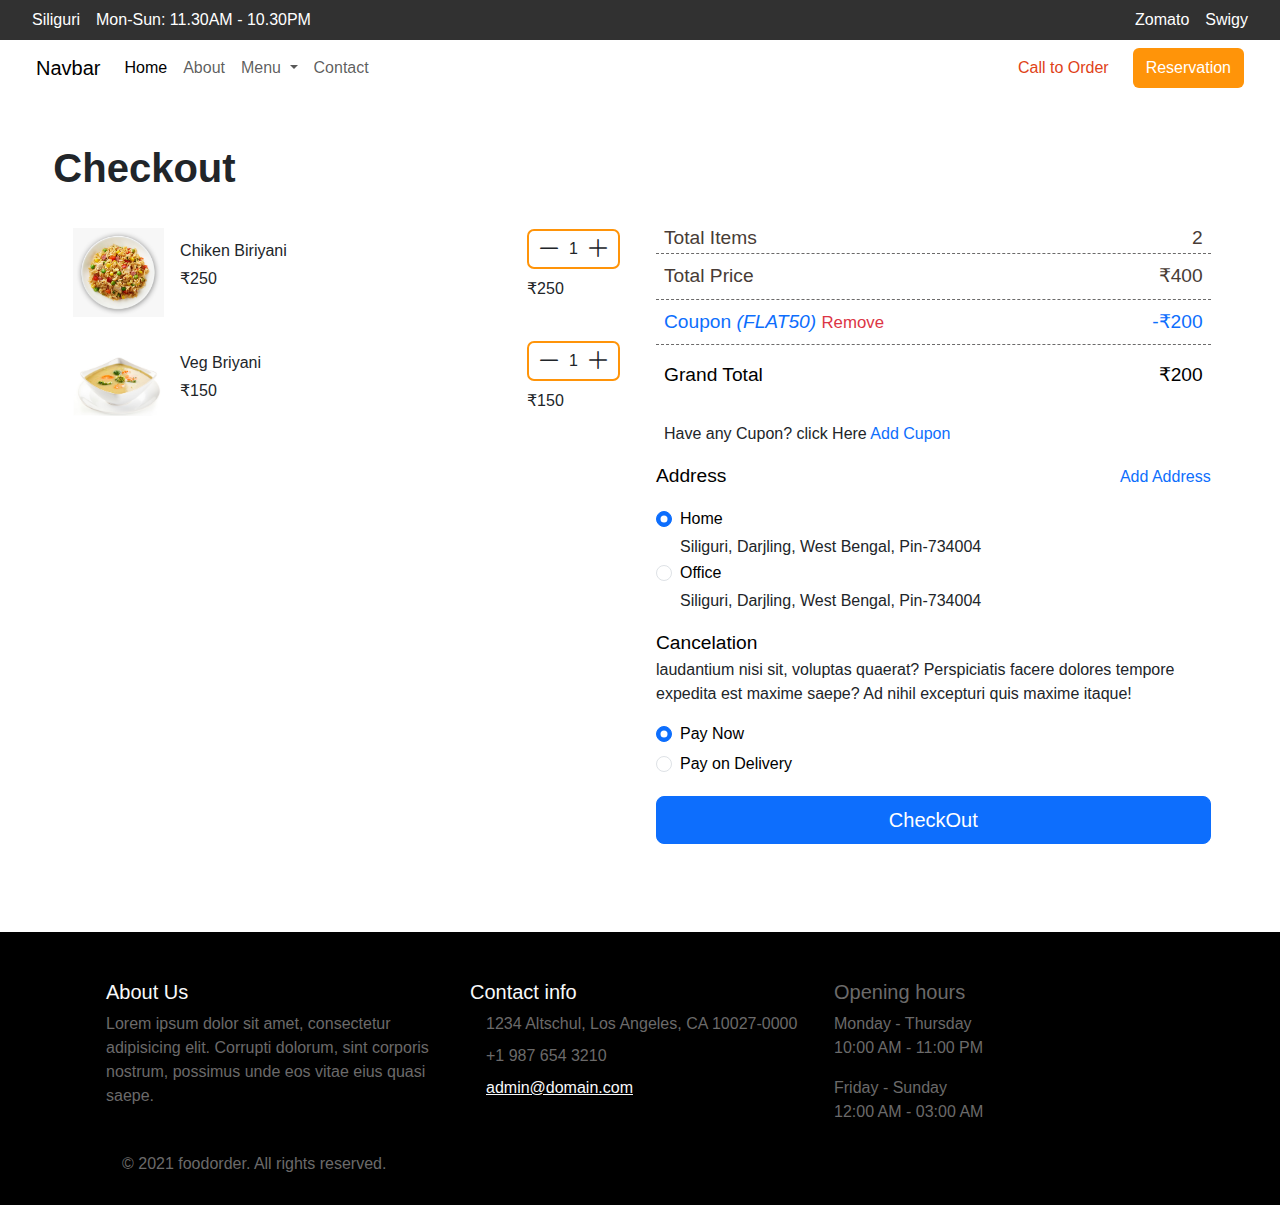
==== checkout.html @ 9ceff522 "add another pages" ====
<!doctype html>
<html lang="en">

<head>
    <!-- Required meta tags -->
    <meta charset="utf-8">
    <meta name="viewport" content="width=device-width, initial-scale=1">

    <!-- Bootstrap CSS -->
    <link href="https://cdn.jsdelivr.net/npm/bootstrap@5.0.2/dist/css/bootstrap.min.css" rel="stylesheet">
    <!-- <script src="https://kit.fontawesome.com/8f7c5a9c29.js" crossorigin="anonymous"></script> -->
    <link rel="stylesheet" href="https://cdn.jsdelivr.net/npm/bootstrap-icons@1.8.1/font/bootstrap-icons.css">
    <link href='https://unpkg.com/boxicons@2.1.2/css/boxicons.min.css' rel='stylesheet'>
    <link rel="stylesheet" href="assets/css/style.css">

    <title>Checkout | Dj Biriyani</title>
</head>

<body>
    <header>
        <!-- topbar  -->
        <div class="topbar p-2">
            <ul class="p-0 ms-4 m-0 list-unstyled">
                <li class="me-3"><i class="fas fa-map-marker-alt"></i> Siliguri</li>
                <li class="me-3 topbarClock"><i class="fas fa-clock"></i> Mon-Sun: 11.30AM - 10.30PM</li>
            </ul>

            <ul class="p-0 me-4 m-0 list-unstyled">
                <li class="me-3">Zomato</li>
                <li>Swigy</li>
            </ul>

        </div>
        <!-- navbar  -->
        <nav class="navbar navbar-expand-lg navbar-light px-4 " id="mainNav">
            <div class="container-fluid">
                <a class="navbar-brand" href="#">Navbar</a>
                <button class="navbar-toggler" type="button" data-bs-toggle="collapse"
                    data-bs-target="#navbarSupportedContent" aria-controls="navbarSupportedContent"
                    aria-expanded="false" aria-label="Toggle navigation">
                    <span class="navbar-toggler-icon"></span>
                </button>
                <div class="collapse navbar-collapse" id="navbarSupportedContent">
                    <ul class="navbar-nav me-auto mb-2 mb-lg-0">
                        <li class="nav-item">
                            <a class="nav-link active" aria-current="page" href="index.html">Home</a>
                        </li>
                        <li class="nav-item">
                            <a class="nav-link" href="about-us.html">About</a>
                        </li>
                        <li class="nav-item dropdown">
                            <a class="nav-link dropdown-toggle" href="#" id="navbarDropdown" role="button"
                                data-bs-toggle="dropdown" aria-expanded="false">
                                Menu
                            </a>
                            <ul class="dropdown-menu" aria-labelledby="navbarDropdown">
                                <li><a class="dropdown-item" href="#">Action</a></li>
                                <li><a class="dropdown-item" href="#">Another action</a></li>
                                <li>
                                    <hr class="dropdown-divider">
                                </li>
                                <li><a class="dropdown-item" href="#">Something else here</a></li>
                            </ul>
                        </li>
                        <li class="nav-item">
                            <a class="nav-link" href="#">Contact</a>
                        </li>

                    </ul>
                    <div class="d-flex">
                        <div class="callus p-2">
                            <a href="#" id="callus"><i class="fas fa-phone-alt"></i> Call to Order</a>
                        </div>
                        <button class="ms-3 btn btn-reserve">Reservation</button>
                    </div>

                </div>
            </div>
        </nav>

    </header>

    <main class="mb-5 mt-5">

        <div class="row">
            <div class="col-md-11 col-12 mx-auto p-0">
                <!-- latest products -->
                <div class="container-fluid sectionBx p-0 mb-4">
                    <h2 class="heading mb-3">Checkout</h2>
                    <div class="row ">

                        <div class="col-md-6 col-12 p-3">

                            <div class="orderList">
                                <div class="orderItem p-1 mb-3">

                                    <div class="orderDetails">
                                        <img src="assets/img/categories/rice.png" alt="" class="orderImg">
                                        <div class="orderinfo ms-3">
                                            <p class="orderItemTitle mb-1">Chiken Biriyani </p>
                                            <p class="orderItemPrice">₹250</p>
                                            <input type="hidden" value="250" id="itemPrice1">
                                        </div>

                                    </div>

                                    <div class="orderQuantiy">
                                        <div class="cartQuantity mb-2">
                                            <i class="bi bi-dash-lg mx-2 cartSub" data-Id="1"></i>
                                            <span class="cartItemNum" id="cartQuantityNum1">1</span>
                                            <input type="hidden" name="" value="1" id="cartQuantityInput1">
                                            <i class="bi bi-plus-lg mx-2 cartAdd" data-Id="1"></i>
                                        </div>
                                        <input type="hidden" name="" id="totalItemInput1" value="250">
                                        <p class="orderItemPrice" id="totalItemprice1">₹250</p>
                                    </div>

                                </div>

                                <div class="orderItem p-1 mb-3">

                                    <div class="orderDetails">
                                        <img src="assets/img/categories/soup.jpg" alt="" class="orderImg">
                                        <div class="orderinfo ms-3">
                                            <p class="orderItemTitle mb-1">Veg Briyani </p>
                                            <p class="orderItemPrice">₹150</p>
                                            <input type="hidden" value="150" id="itemPrice2">
                                        </div>

                                    </div>

                                    <div class="orderQuantiy">
                                        <div class="cartQuantity mb-2">
                                            <i class="bi bi-dash-lg mx-2 cartSub" data-Id="2"></i>
                                            <span class="cartItemNum" id="cartQuantityNum2">1</span>
                                            <input type="hidden" name="" value="1" id="cartQuantityInput2">
                                            <i class="bi bi-plus-lg mx-2 cartAdd" data-Id="2"></i>
                                        </div>
                                        <input type="hidden" name="" id="totalItemInput2" value="250">
                                        <p class="orderItemPrice" id="totalItemprice2">₹150</p>
                                    </div>

                                </div>

                            </div>

                        </div>
                        <div class="col-md-6 col-12 checkoutBill p-3">
                            <form action="#" method="post">

                                <ul class="billItem px-2 m-0">
                                    <li>Total Items</li>
                                    <li>2</li>
                                </ul>
                                <ul class="billItem p-2 m-0">
                                    <li>Total Price</li>
                                    <li>₹400</li>
                                </ul>

                                <ul class="billItem p-2 m-0">
                                    <li class="text-primary">
                                        Coupon <span class="cupon">(flat50)</span>
                                        <small class="text-danger cuponRemove">Remove</small>
                                    </li>
                                    <li class="text-primary">-₹200</li>
                                </ul>

                                <ul class="billItem grandTotal p-2 mt-2">
                                    <li>Grand Total</li>
                                    <li>₹200</li>
                                </ul>

                                <p class="p-2 m-0">Have any Cupon? click Here <span class="text-primary addCupon">Add
                                        Cupon</span></p>



                                <div class="addressBx mt-2">
                                    <ul class="d-flex addrTitle p-0">
                                        <li class="Atitle">Address</li>
                                        <li class="text-primary aChange">Add Address</li>
                                    </ul>

                                    <div class="form-check">
                                        <input class="form-check-input" type="radio" name="flexRadioDefault"
                                            id="flexRadioDefault1" checked>
                                        <label class="form-check-label" for="flexRadioDefault1">
                                            <p class="mb-1 addrIteemHead">Home</p>
                                            Siliguri, Darjling, West Bengal, Pin-734004
                                        </label>
                                    </div>
                                    <div class="form-check">
                                        <input class="form-check-input" type="radio" name="flexRadioDefault"
                                            id="flexRadioDefault1">
                                        <label class="form-check-label" for="flexRadioDefault1">
                                            <p class="mb-1 addrIteemHead">Office</p>
                                            Siliguri, Darjling, West Bengal, Pin-734004
                                        </label>
                                    </div>

                                    <p class="Atitle mt-3 mb-0">Cancelation</p>
                                    <p class="cancelpolicy"> laudantium nisi sit, voluptas quaerat? Perspiciatis facere
                                        dolores tempore expedita est maxime saepe? Ad nihil excepturi quis maxime
                                        itaque!</p>

                                    <div class="form-check">
                                        <input class="form-check-input" type="radio" name="payType"
                                            id="flexRadioDefault1" checked>
                                        <label class="form-check-label" for="flexRadioDefault1">
                                            <p class="mb-1 addrIteemHead">Pay Now</p>
                                        </label>
                                    </div>
                                    <div class="form-check mb-3">
                                        <input class="form-check-input" type="radio" name="payType"
                                            id="flexRadioDefault1">
                                        <label class="form-check-label" for="flexRadioDefault1">
                                            <p class="mb-1 addrIteemHead">Pay on Delivery</p>
                                        </label>
                                    </div>

                                    <button type="submit" class="btn btn-lg btn-primary w-100">CheckOut</button>

                                </div>

                            </form>

                        </div>


                    </div>
                </div>

            </div>
        </div>


    </main>



    <footer class="py-7 py-md-9 pt-5 ">
        <div class="container px-4">
            <div class="row gx-7">
                <div class="col-sm-4">

                    <!-- Heading -->
                    <h5 class="text-xs text-light">
                        About Us
                    </h5>

                    <!-- Text -->
                    <p class="mb-6">
                        Lorem ipsum dolor sit amet, consectetur adipisicing elit. Corrupti dolorum, sint corporis
                        nostrum, possimus
                        unde eos vitae eius quasi saepe.
                    </p>

                </div>
                <div class="col-sm-4">

                    <!-- Heading -->
                    <h5 class="text-xs text-light">
                        Contact info
                    </h5>

                    <!-- List -->
                    <ul class="list-unstyled mb-6">
                        <li class="d-flex mb-2">
                            <div class="fas fa-map-marker-alt me-3 mt-2 fs-sm"></div>
                            1234 Altschul, Los Angeles, CA 10027-0000
                        </li>
                        <li class="d-flex mb-2">
                            <div class="fas fa-phone me-3 mt-2 fs-sm"></div>
                            +1 987 654 3210
                        </li>
                        <li class="d-flex">
                            <div class="far fa-envelope me-3 mt-2 fs-sm"></div>
                            <a href="mailto:admin@domain.com" class="text-light">admin@domain.com</a>
                        </li>
                    </ul>

                </div>
                <div class="col-sm-4">

                    <!-- Heading -->
                    <h5 class="text-xs light">
                        Opening hours
                    </h5>

                    <!-- Text -->
                    <div class="mb-3">
                        <div class="text-xs">Monday - Thursday</div>
                        <div class="font-serif">10:00 AM - 11:00 PM</div>
                    </div>

                    <!-- Text -->
                    <div class="mb-6">
                        <div class="text-xs">Friday - Sunday</div>
                        <div class="font-serif">12:00 AM - 03:00 AM</div>
                    </div>

                </div>
            </div>
            <div class="row">
                <div class="col-12">

                    <!-- Copyright -->
                    <div class="d-flex align-items-center my-4">
                        <hr class="hr-sm me-3" style="height: 1px;"> © 2021 foodorder. All rights reserved.
                    </div>

                </div>
            </div>
        </div>
    </footer>


    <!-- Option 1: Bootstrap Bundle with Popper -->
    <script src="https://cdn.jsdelivr.net/npm/bootstrap@5.0.2/dist/js/bootstrap.bundle.min.js"></script>
    <script src="https://code.jquery.com/jquery-3.6.0.min.js"></script>
    <script src="assets/js/main.js"></script>
    <script src="assets/js/chcekout.js"></script>
</body>

</html>
---- assets/css/style.css ----
*{
    margin: 0;
    padding: 0;
    box-sizing: border-box;
}
:root{
    --orange: #ff9409;
    --red: #e04218;
    --black: #483c36;
    --gray: #6b6a6a;
}
body{
    font-family: 'Overpass', sans-serif;
}
/* component start  */
.row{
    margin: 0;
}
.center{
    display: flex;
    align-items: center;
    justify-content: center;
}
.upPara{
    color: var(--red);
    font-size: 1.3rem;
    font-weight: 400;
    margin: 0;
}
.para{
    color: var(--gray);
    font-size: 1.1rem;
    margin: 0;
}
.heading{
    font-size: 2.5rem;
    font-weight: 800;
}
.subheading{
    font-size: 2.2rem;
    font-weight: 800;
}

.contactCall a{
    display: inline-block;
   font-weight: 400;
   line-height: 1.5;
   text-align: center;
   vertical-align: middle;
   color: var(--red);
   text-decoration: none;
   font-size: 1.35rem;
}

/* component end */
.topbar{
    width: 100%;
    display: flex;
    align-items: center;
    justify-content: space-between;
    background-color: rgba(11, 11, 11, 0.844);
    color: #fff;
}
.topbar ul{
    display: flex;
}
.hero_main{
    min-height: 60vh;
    /* border: 2px solid red; */
}
.hero_left{
    /* border: 2px solid black; */
    display: flex;
    flex-direction: column;
    /* align-items: center; */
    justify-content: center;

}
.maintopHeading{
    font-size: 1.5rem;
    color: var(--red);
    font-weight: 300;
}
.mainHeading{
    font-size: 3rem;
    font-weight: 300;
}
.mainHeading span{
    font-size: 3.4rem;
    font-weight: 900;
}
.mainPara{
    font-size: 1rem;
    color: #6b6a6a;
}
.btn-reserve{
    display: inline-block;
    font-weight: 400;
    line-height: 1.5;
    text-align: center;
    text-decoration: none;
    vertical-align: middle;
    background-color: var(--orange);
    color: #fff;
    /* box-shadow: rgba(0, 0, 0, 0.1) 0px 10px 15px -3px, rgba(0, 0, 0, 0.05) 0px 4px 6px -2px; */
}
.btn-menu{
    display: inline-block;
    font-weight: 400;
    line-height: 1.5;
    text-align: center;
    text-decoration: none;
    vertical-align: middle;
    border: 1.5px solid var(--orange);
    color: #000;
}
.btn-red{
    display: inline-block;
    font-weight: 400;
    line-height: 1.5;
    text-align: center;
    text-decoration: none;
    vertical-align: middle;
    background-color: var(--red);
    color: #fff;
}
.callus{
    display: inline-block;
    font-weight: 400;
    line-height: 1.5;
    text-align: center;
    vertical-align: middle;
}

.callus a{
    color: #000;
    text-decoration: none;
    color: var(--red);
}

.hero_right{
    display: flex;
    justify-content: center;
    align-items: center;
}
.hero_right img{
    object-fit: cover;
}
/* .categorieslist{
    border: 2px solid black;
} */
.categorieslist ul{
    display: flex;
    justify-content: space-evenly;
}
.categoryItem{
    /* border: 2px solid black; */
    width: fit-content;
}
.categoryItem a{
    text-decoration:  none;
    flex-direction: column;
}
.categoryItem a img{
    width: 10rem;
    height: 9rem;
    object-fit: contain;
}
.categoryItem a p{
    color: var(--red);
    text-transform: capitalize;
    font-size: 1.2rem;
    font-weight: 400;
    
}
.categoryItem:hover{
    box-shadow: rgba(149, 157, 165, 0.2) 0px 8px 24px;
}
/* .aboutSec{
    border: 2px solid red;
} */
.about_left{
    /* border:  2px solid black; */
    display: flex;
    flex-direction: column;
    justify-content: center;
}
.about_left ul li{
    position: relative;
}
.about_left ul li img{
    height: 30rem;
    object-fit: cover;
    width: 100%;
}
.about_left ul li::before{
    content: '';
    position: absolute;
    top: 0;
    left: 0;
    z-index: 99;
    background-color: rgba(0, 0, 0, 0.388);
    width: 100%;
    height: 100%;
}
.workSec{
    background-color: var(--orange);
    min-height: 70vh;
    color: #fff;
}

.workSec p{
    width: 60%;
    margin: 0 auto;
}
.worklist{
    /* border: 2px solid black; */
    display: flex;
}
.workitem{
    /* border: 2px solid blue; */
    width: 33.3%;
    flex-direction: column;
}
.workitem i{
    background: #fff;
    color: var(--red);
    padding: 1.6rem;
    font-size: 3.5rem;
    border-radius: 50%;
}
.workitem p{
    font-size: 1.5rem;
    font-weight: 800;
    text-align: center;
    color: #000;
    text-transform: capitalize;
}
.reservationSec{
    /* min-height: 90vh; */
    background-image: url('../img/reservation-bg.jpg');
    background-attachment: fixed;
}

.reservationSec_left{
    /* border: 2px solid black; */
    flex-direction: column;
    align-items: flex-start;
    /* height: 40rem; */
}

.workBrnGroup a{
    /* width: 20rem; */
    display: inline-block;
}
.workBrnGroup a img{
    border: 1.8px solid #fff;
    border-radius: 5px;
    width: 15rem;
}

.reservationSec_right form{
    height: 450px;
}
.reservationSec_right form input, .reservationSec_right form textarea{
    /* border: 2px solid blue; */
    padding: 0.6rem 0.5rem;
    font-size: 1.2rem;
    border-radius: 0.9rem;
}

.reviewItem{
    text-align: center;
    font-style: italic;
}
.fa-quote-right, .fa-quote-left{
    color: var(--red);
}
.reviewUser{
    font-size: 1.5rem;
    font-style: normal;
    font-weight: 800;
    text-transform: capitalize;
}

.gallerylist img{
    width: 20%;
    object-fit: cover;
}

.productItem{
    width: 100%;
}

.productThumb{
    position: relative;
}
.productItem .productThumb img{
    /* border: 2px solid blue; */
    width: 100%;
    height: 11rem;
    object-fit: cover;
    cursor: pointer;
}
.productDiscount{
    background-color: var(--orange);
    color: #fff;
    width: fit-content;
    font-weight: 400;
    text-transform: uppercase;
    position: absolute;
    top: 5%;
    right: 5%;
}

.productTitle{
    font-size: 1.7rem;
    font-weight: 400;
}
.productPrice{
    font-size: 1.5rem;
    color: var(--red);
}
.productItem:hover{
    box-shadow: rgba(149, 157, 165, 0.2) 0px 8px 24px;
}

.stickyNav{
    background-color: var(--red);
    color: #fff;
    box-shadow: rgba(149, 157, 165, 0.2) 0px 8px 24px;
    position: fixed;
    top: 0;
    left: 0;
    z-index: 99;
    width: 100vw;
}


footer {
    background-color: #000;
    color: var(--gray);
}
.storyImg{
    height: 25rem;
    object-fit: cover;
}
.aboutSpecality{
    background-image: url('../img/about2.jpg');
    background-repeat: no-repeat;
    background-size: 100%, 100%;
    background-attachment: fixed;
    position: relative;
    background-color: none;
}


/* menu  */
.menuCategories{
    list-style: none;
    display: flex;
    align-items: center;
    justify-content: center;
    flex-wrap: wrap;
}


.menuCategory a{
    text-decoration: none;
    color: var(--black);
    border: 1px solid #000;
    padding: 0.3rem;
}
.menuCategory a:hover{
    color: var(--gray);
}

.menuCatgHead{
    color: var(--gray);
}
.menuRow{
    /* border: 2px solid black; */
    display: flex;
    align-items: center;
    justify-content: center;
    cursor: pointer;
}

.menuRow  img{
    width: 20%;
    object-fit: cover;
    /* border: 2px solid red; */
}
.menuDetails ul{
    /* border: 2px solid black; */
    list-style: none;
    display: flex;
    justify-content: space-between;
}
.menuTitle a{
    text-decoration: none;
    color: var(--red);
    font-weight: 500;
}
.menuPrice{
    color: var(--black);
    font-weight: 500;
}
.menuRow:hover{
    box-shadow: rgba(0, 0, 0, 0.15) 1.95px 1.95px 2.6px;
    
}






/* check out  */
.orderItem{
    /* border: 2px solid red; */
    width: 100%;
    display: flex;
    justify-content: space-around;
    align-items: center;
}
.orderItem .orderImg{
    width: 20%;
    object-fit: contain;
}
.orderDetails{
    display: flex;
    align-items: center;
    justify-content: flex-start;
}

.orderItemTitle{
    color: var(--primary-color);
    font-weight: 500;
}
.orderItemPrice{
    color: var(--secondary-black);
    font-weight: 500;
}
/* .orderQuantiy{
    border: 2px solid blue;
} */
.cartQuantity{
    border: 2px solid var(--orange);
    border-radius: 7px;
    display: flex;
    align-items: center;
    justify-content: center;
}
.cartItemNum{
    text-align: center;
    /* width: auto; */
}
.cartSub, .cartAdd{
    font-weight: 600;
    font-size: 1.5rem;
    cursor: pointer;
}
/* .checkoutBill{
    border: 2px solid red;
} */
.billItem{
    /* border: 2px solid blueviolet; */
    list-style: none;
    display: flex;
    align-items: center;
    justify-content: space-between;
    border-bottom: 1px dashed var(--gray);
}

.billItem li{
    font-size: 1.2rem;
    color: var(--black);
}
.grandTotal{
    border: none;
}
.grandTotal li{
    color: #000;
    font-weight: 500;
}
.cupon{
    font-style: italic;
    text-transform: uppercase;
}
.addCupon, .cuponRemove{
    cursor: pointer;
}
.addrTitle{
    list-style: none;
    display: flex;
    align-items: center;
    justify-content: space-between;
}
.Atitle{
    font-size: 1.2rem;
    color: #000;
    font-weight: 500;
}
.aChange{
    cursor: pointer;
}
.addrIteemHead{
    color: #000;
    font-weight: 500;
}
.cancelpolicy{
    color: var(--secondary-gray);
    font-size: 1rem;
}



@media screen and (max-width: 900px){
    .topbarClock{
        display: none;
    }
    .mainHeading {
        font-size: 2rem;
    }
    .hero_right{
        display: none;
    }
    .categorieslist ul{
        flex-wrap: wrap;
    }
    .categoryItem a img {
        width: 7rem;
    }
    .about_left ul li img{
        height: 15rem;
    }
    
    .workSec p {
        width: 100%;
    }
    .worklist {
        flex-direction: column;
    }
    .workitem{
        width: 100%;
    }
    .workitem p {
        font-size: 1rem;
    }
    .workBrnGroup{
        flex-direction: column;
    }
    
    .reservationSec_right form {
        height: 490px;
    }
    .reservationformBtnGrp{
        display: flex;
        justify-content: center;
        align-items: center;
    }
    .reservationformBtnGrp button{
        width: 100%!important;
    }
    .contactSecBx{
        display: flex;
        flex-direction: column-reverse;
    }


}
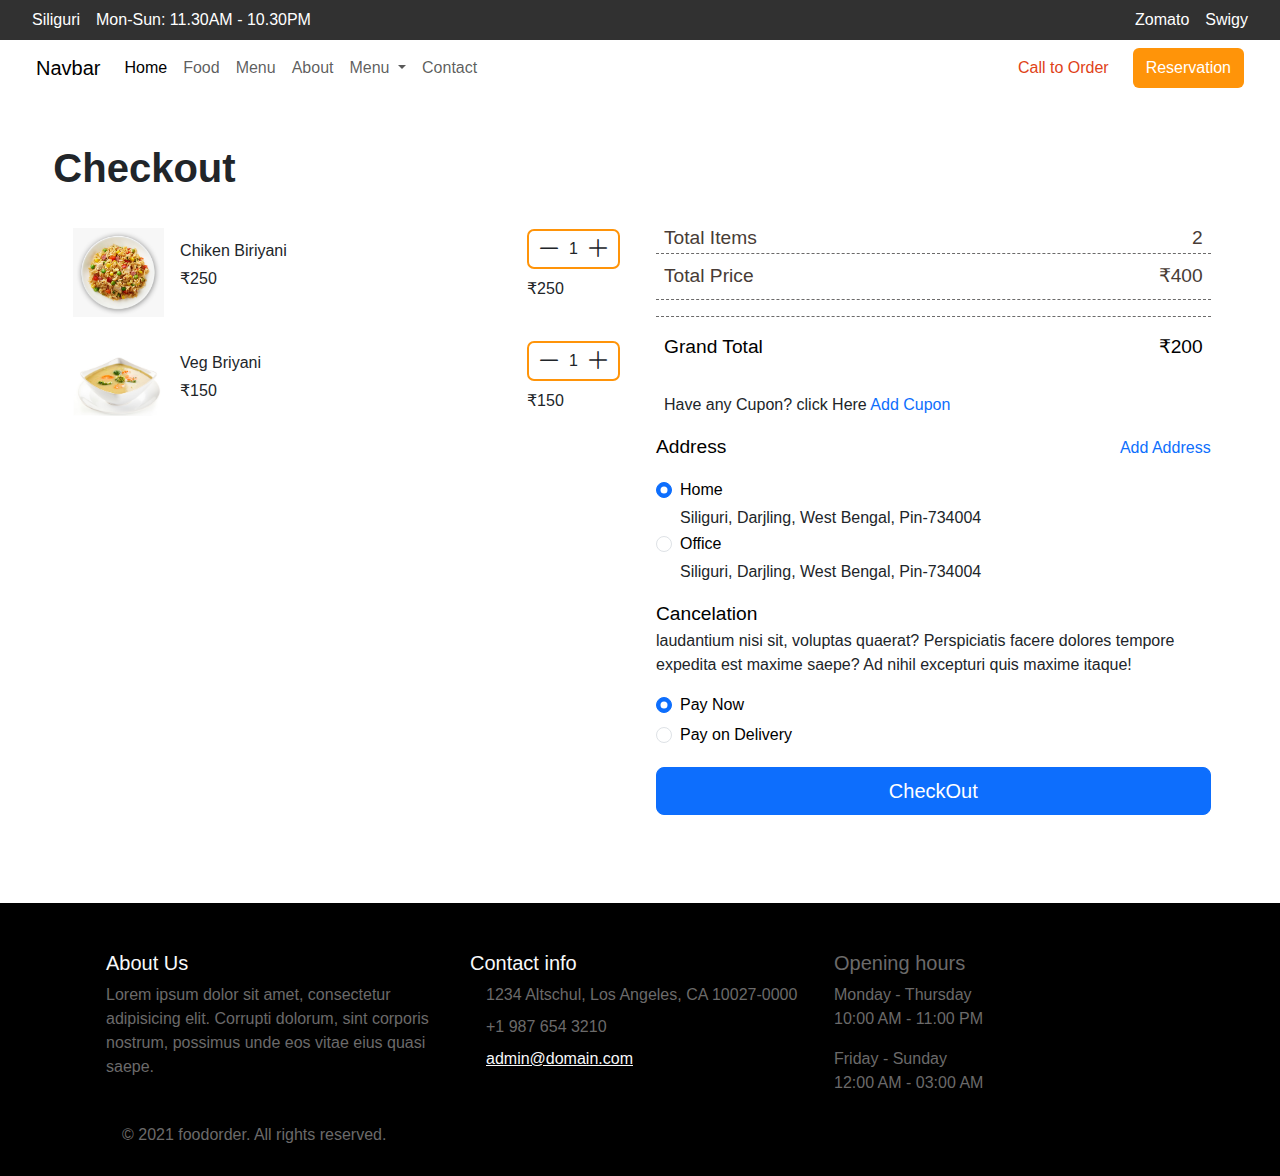
==== commit 9c6a7830: "add reservation and cupon funcanality" ====
--- a/checkout.html
+++ b/checkout.html
@@ -44,6 +44,12 @@
                     <ul class="navbar-nav me-auto mb-2 mb-lg-0">
                         <li class="nav-item">
                             <a class="nav-link active" aria-current="page" href="index.html">Home</a>
+                        </li>
+                        <li class="nav-item">
+                            <a class="nav-link" href="food.html">Food</a>
+                        </li>
+                        <li class="nav-item">
+                            <a class="nav-link" href="Menu.html">Menu</a>
                         </li>
                         <li class="nav-item">
                             <a class="nav-link" href="about-us.html">About</a>
@@ -157,12 +163,12 @@
                                     <li>₹400</li>
                                 </ul>
 
-                                <ul class="billItem p-2 m-0">
-                                    <li class="text-primary">
+                                <ul class="billItem p-2 m-0" id="cuponConatiner">
+                                    <!-- <li class="text-primary">
                                         Coupon <span class="cupon">(flat50)</span>
                                         <small class="text-danger cuponRemove">Remove</small>
                                     </li>
-                                    <li class="text-primary">-₹200</li>
+                                    <li class="text-primary">-₹200</li> -->
                                 </ul>
 
                                 <ul class="billItem grandTotal p-2 mt-2">
@@ -170,7 +176,7 @@
                                     <li>₹200</li>
                                 </ul>
 
-                                <p class="p-2 m-0">Have any Cupon? click Here <span class="text-primary addCupon">Add
+                                <p class="p-2 m-0">Have any Cupon? click Here <span class="text-primary addCupon" id="addCuponBtn">Add
                                         Cupon</span></p>
 
 
@@ -178,7 +184,7 @@
                                 <div class="addressBx mt-2">
                                     <ul class="d-flex addrTitle p-0">
                                         <li class="Atitle">Address</li>
-                                        <li class="text-primary aChange">Add Address</li>
+                                        <li class="text-primary aChange" id="addAddress">Add Address</li>
                                     </ul>
 
                                     <div class="form-check">
@@ -237,6 +243,71 @@
     </main>
 
 
+<!-- cupon Modal -->
+<div class="modal fade" id="cuponModal" tabindex="-1" aria-labelledby="exampleModalLabel" aria-hidden="true">
+    <div class="modal-dialog modal-dialog-centered">
+      <div class="modal-content">
+        <div class="modal-header">
+          <h5 class="modal-title" id="exampleModalLabel">Add Cupon</h5>
+          <button type="button" class="btn-close" data-bs-dismiss="modal" aria-label="Close"></button>
+        </div>
+        <div class="modal-body">
+          <form action="#" id="cuponModaform">
+              <input type="text" class="form-control text-uppercase" id="cuponInput" placeholder="Cuppon" required>
+              <small class="text-danger" id="cuponAlert"></small>
+          </form>
+        </div>
+        <div class="modal-footer">
+          <button type="button" class="btn btn-secondary" data-bs-dismiss="modal">Close</button>
+          <button type="submit" class="btn btn-primary" id="applyCupon">Apply</button>
+        </div>
+      </div>
+    </div>
+  </div>
+  
+  <!-- address modal  -->
+  <div class="modal fade" id="addressModal" tabindex="-1" aria-labelledby="exampleModalLabel" aria-hidden="true">
+    <div class="modal-dialog modal-dialog-centered">
+      <div class="modal-content">
+        <div class="modal-header">
+          <h5 class="modal-title" id="exampleModalLabel">Add Address</h5>
+          <button type="button" class="btn-close" data-bs-dismiss="modal" aria-label="Close"></button>
+        </div>
+        <div class="modal-body">
+          <form action="#" method="post">
+              <div class="mb-3">
+                  <label for="" class=" form-label">Save Address as</label>
+                  <select name="add_type" class="form-select">
+                      <option value="home" selected>Home</option>
+                      <option value="office">Office</option>
+                      <option value="other">Other</option>
+                  </select>
+              </div>
+  
+              <div class="mb-3">
+                  <label for="" class=" form-label">Area</label>
+                  <input type="text" class="form-control" placeholder="Enter Area">
+              </div>
+              <div class="mb-3">
+                  <label for="" class=" form-label">Land Mark</label>
+                  <input type="text" class="form-control" placeholder="Enter Landmark">
+              </div>
+              <div class="mb-3">
+                  <label for="" class=" form-label">Location</label>
+                  <input type="text" class="form-control" placeholder="Enter Location.">
+              </div>
+  
+          </form>
+        </div>
+        <div class="modal-footer">
+          <button type="button" class="btn btn-secondary" data-bs-dismiss="modal">Close</button>
+          <button type="button" class="btn btn-primary">Add Address</button>
+        </div>
+      </div>
+    </div>
+  </div>
+  
+
 
     <footer class="py-7 py-md-9 pt-5 ">
         <div class="container px-4">
